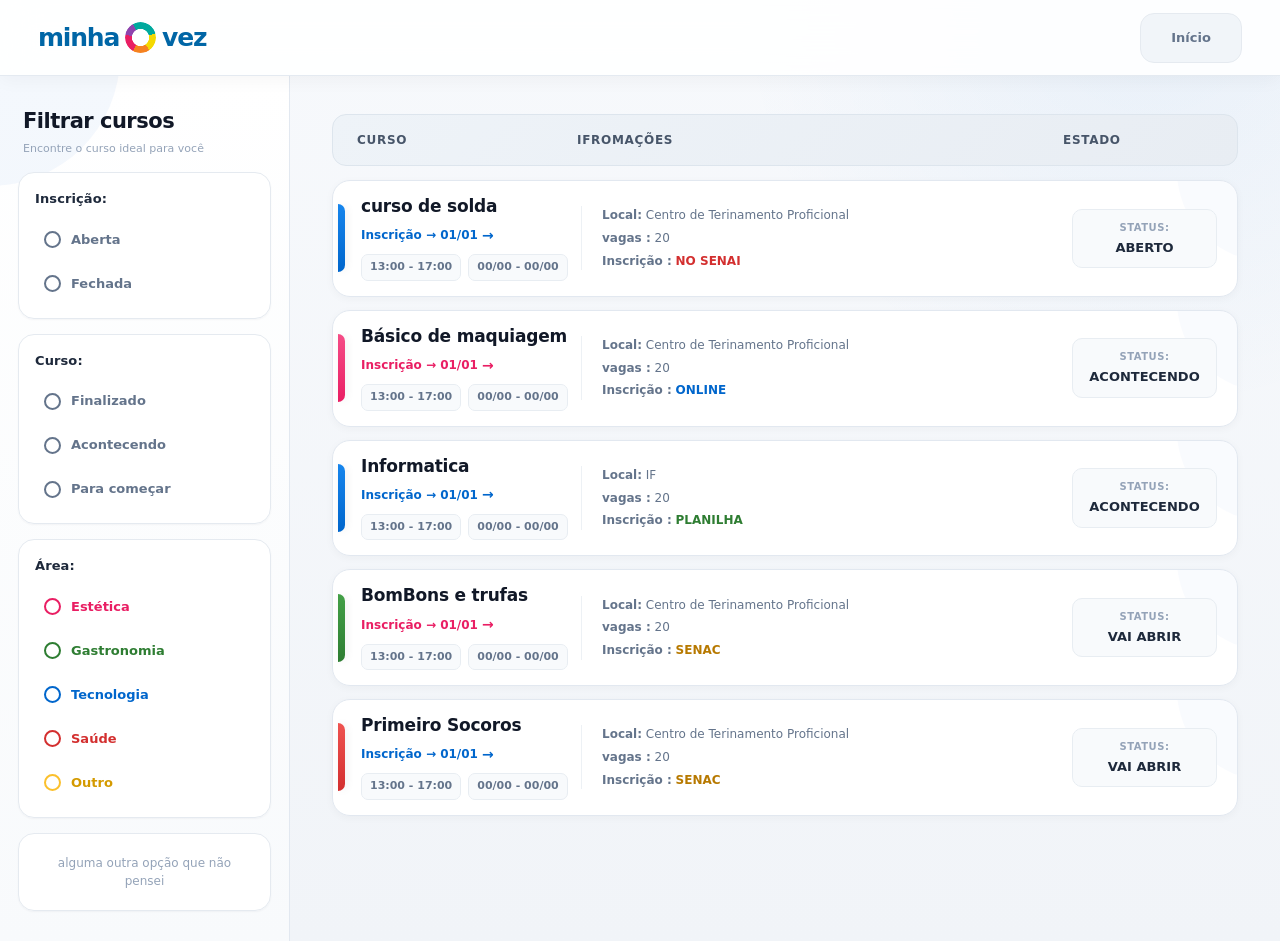
==== Front-End 26.08.26/Cursos.html @ ff12156d "Add files via upload" ====
<!DOCTYPE html>
<html lang="pt-br">
<head>
    <meta charset="UTF-8">
    <meta name="viewport" content="width=device-width, initial-scale=1.0">
    <title>Minha Vez - Cursos</title>
    <link rel="stylesheet" href="Cursos.css">
</head>
<body>

    <header class="header">
        <a href="Index.html" class="logo" aria-label="Minha Vez">
            <span>minha</span>
            <span class="logo-simbolo"></span>
            <span>vez</span>
        </a>

        <nav class="menu">
            <a href="Index.html">Início</a>
        </nav>
    </header>

    <main class="layout">

        <aside class="sidebar-filtros">
            <h2>Filtrar cursos</h2>

            <div class="bloco-filtro">
                <h3>Inscrição:</h3>
                <label class="opcao-filtro">
                    <input type="radio" name="inscricao" value="aberta">
                    <span class="radio-custom"></span> Aberta
                </label>
                <label class="opcao-filtro">
                    <input type="radio" name="inscricao" value="fechada">
                    <span class="radio-custom"></span> Fechada
                </label>
            </div>

            <div class="bloco-filtro">
                <h3>Curso:</h3>
                <label class="opcao-filtro">
                    <input type="radio" name="status_curso" value="finalizado">
                    <span class="radio-custom"></span> Finalizado
                </label>
                <label class="opcao-filtro">
                    <input type="radio" name="status_curso" value="acontecendo">
                    <span class="radio-custom"></span> Acontecendo
                </label>
                <label class="opcao-filtro">
                    <input type="radio" name="status_curso" value="para-comecar">
                    <span class="radio-custom"></span> Para começar
                </label>
            </div>

            <div class="bloco-filtro">
                <h3>Área:</h3>
                <label class="opcao-filtro cor-rosa">
                    <input type="radio" name="area" value="estetica">
                    <span class="radio-custom"></span> Estética
                </label>
                <label class="opcao-filtro cor-verde">
                    <input type="radio" name="area" value="gastronomia">
                    <span class="radio-custom"></span> Gastronomia
                </label>
                <label class="opcao-filtro cor-azul">
                    <input type="radio" name="area" value="tecnologia">
                    <span class="radio-custom"></span> Tecnologia
                </label>
                <label class="opcao-filtro cor-vermelha">
                    <input type="radio" name="area" value="saude">
                    <span class="radio-custom"></span> Saúde
                </label>
                <label class="opcao-filtro cor-amarela">
                    <input type="radio" name="area" value="outro">
                    <span class="radio-custom"></span> Outro
                </label>
            </div>

            <div class="bloco-filtro">
                <p class="texto-suave">alguma outra opção que não pensei</p>
            </div>
        </aside>

        <section class="conteudo-cursos">

            <div class="tabela-cabecalho">
                <div class="col-curso">CURSO</div>
                <div class="col-informacoes">IFROMAÇÕES</div>
                <div class="col-estado">ESTADO</div>
            </div>

            <div class="lista-cursos">

                <article class="card-curso borda-azul">
                    <div class="pilula-cor bg-azul"></div>
                    <div class="info-principal">
                        <h2>curso de solda</h2>
                        <span class="txt-link txt-azul">Inscrição &rarr; 01/01</span>
                        <div class="horarios">
                            <span>13:00 - 17:00</span>
                            <span>00/00 - 00/00</span>
                        </div>
                    </div>
                    <div class="info-detalhes">
                        <p><strong>Local:</strong> Centro de Terinamento Proficional</p>
                        <p><strong>vagas :</strong> 20</p>
                        <p><strong>Inscrição :</strong> <span class="destaque-vermelho">NO SENAI</span></p>
                    </div>
                    <div class="info-status">
                        <span class="rotulo-status">Status:</span>
                        <strong class="valor-status">ABERTO</strong>
                    </div>
                </article>

                <article class="card-curso borda-rosa">
                    <div class="pilula-cor bg-rosa"></div>
                    <div class="info-principal">
                        <h2>Básico de maquiagem</h2>
                        <span class="txt-link txt-rosa">Inscrição &rarr; 01/01</span>
                        <div class="horarios">
                            <span>13:00 - 17:00</span>
                            <span>00/00 - 00/00</span>
                        </div>
                    </div>
                    <div class="info-detalhes">
                        <p><strong>Local:</strong> Centro de Terinamento Proficional</p>
                        <p><strong>vagas :</strong> 20</p>
                        <p><strong>Inscrição :</strong> <span class="destaque-azul">ONLINE</span></p>
                    </div>
                    <div class="info-status">
                        <span class="rotulo-status">Status:</span>
                        <strong class="valor-status">ACONTECENDO</strong>
                    </div>
                </article>

                <article class="card-curso borda-azul">
                    <div class="pilula-cor bg-azul"></div>
                    <div class="info-principal">
                        <h2>Informatica</h2>
                        <span class="txt-link txt-azul">Inscrição &rarr; 01/01</span>
                        <div class="horarios">
                            <span>13:00 - 17:00</span>
                            <span>00/00 - 00/00</span>
                        </div>
                    </div>
                    <div class="info-detalhes">
                        <p><strong>Local:</strong> IF</p>
                        <p><strong>vagas :</strong> 20</p>
                        <p><strong>Inscrição :</strong> <span class="destaque-verde">PLANILHA</span></p>
                    </div>
                    <div class="info-status">
                        <span class="rotulo-status">Status:</span>
                        <strong class="valor-status">ACONTECENDO</strong>
                    </div>
                </article>

                <article class="card-curso borda-verde">
                    <div class="pilula-cor bg-verde"></div>
                    <div class="info-principal">
                        <h2>BomBons e trufas</h2>
                        <span class="txt-link txt-rosa">Inscrição &rarr; 01/01</span>
                        <div class="horarios">
                            <span>13:00 - 17:00</span>
                            <span>00/00 - 00/00</span>
                        </div>
                    </div>
                    <div class="info-detalhes">
                        <p><strong>Local:</strong> Centro de Terinamento Proficional</p>
                        <p><strong>vagas :</strong> 20</p>
                        <p><strong>Inscrição :</strong> <span class="destaque-amarelo">SENAC</span></p>
                    </div>
                    <div class="info-status">
                        <span class="rotulo-status">Status:</span>
                        <strong class="valor-status">VAI ABRIR</strong>
                    </div>
                </article>

                <article class="card-curso borda-vermelha">
                    <div class="pilula-cor bg-vermelha"></div>
                    <div class="info-principal">
                        <h2>Primeiro Socoros</h2>
                        <span class="txt-link txt-azul">Inscrição &rarr; 01/01</span>
                        <div class="horarios">
                            <span>13:00 - 17:00</span>
                            <span>00/00 - 00/00</span>
                        </div>
                    </div>
                    <div class="info-detalhes">
                        <p><strong>Local:</strong> Centro de Terinamento Proficional</p>
                        <p><strong>vagas :</strong> 20</p>
                        <p><strong>Inscrição :</strong> <span class="destaque-amarelo">SENAC</span></p>
                    </div>
                    <div class="info-status">
                        <span class="rotulo-status">Status:</span>
                        <strong class="valor-status">VAI ABRIR</strong>
                    </div>
                </article>

            </div>
        </section>

    </main>

</body>
</html>
---- Front-End 26.08.26/Cursos.css ----
*,
*::before,
*::after {
  margin: 0;
  padding: 0;
  box-sizing: border-box;
}

html {
  scroll-behavior: smooth;
}

body {
  min-height: 100vh;
  background:
    radial-gradient(
      circle at 90% 0%,
      rgba(0, 102, 204, 0.06),
      transparent 28%
    ),
    linear-gradient(
      180deg,
      #f7f9fc 0%,
      #f1f4f8 100%
    );
  color: var(--texto-escuro);
  font-family:
    Inter,
    ui-sans-serif,
    system-ui,
    -apple-system,
    BlinkMacSystemFont,
    "Segoe UI",
    Roboto,
    Arial,
    Helvetica,
    sans-serif;
  line-height: 1.5;
  -webkit-font-smoothing: antialiased;
  text-rendering: optimizeLegibility;
}

button,
input,
select,
textarea {
  font: inherit;
}

button {
  border: 0;
}

a {
  color: inherit;
}

::selection {
  background: rgba(0, 102, 204, 0.16);
  color: #003d7a;
}


:root {
  /* Fundo */
  --fundo-pagina: #f4f7fb;
  --fundo-sidebar: #ffffff;
  --fundo-card-filtro: #ffffff;
  --fundo-cabecalho-tabela: #edf2f7;

  /* Texto */
  --texto-escuro: #111827;
  --texto-principal: #1e293b;
  --texto-cinza: #64748b;
  --texto-suave: #94a3b8;
  --texto-claro: #cbd5e1;

  /* Cores */
  --cor-azul: #0066cc;
  --cor-azul-hover: #0052a3;
  --cor-azul-claro: #eff6ff;

  --cor-rosa: #e91e63;
  --cor-rosa-hover: #c91854;
  --cor-rosa-claro: #fff1f5;

  --cor-verde: #2e7d32;
  --cor-verde-hover: #236327;
  --cor-verde-claro: #ecfdf3;

  --cor-vermelho: #d32f2f;
  --cor-vermelho-claro: #fff1f2;

  --cor-amarelo: #fbc02d;
  --cor-amarelo-claro: #fffbea;

  /* Bordas */
  --borda: #e2e8f0;
  --borda-forte: #cbd5e1;

  /* Sombras */
  --sombra-xs:
    0 1px 2px rgba(15, 23, 42, 0.04);

  --sombra-sm:
    0 2px 8px rgba(15, 23, 42, 0.05);

  --sombra-md:
    0 8px 24px rgba(15, 23, 42, 0.08);

  --sombra-lg:
    0 18px 45px rgba(15, 23, 42, 0.11);

  --sombra-azul:
    0 10px 24px rgba(0, 102, 204, 0.18);

  /* Bordas arredondadas */
  --raio-sm: 8px;
  --raio-md: 12px;
  --raio-lg: 18px;
  --raio-xl: 24px;

  /* Transições */
  --transicao:
    0.22s cubic-bezier(0.4, 0, 0.2, 1);
}

.header {
  position: sticky;
  top: 0;
  z-index: 100;

  width: 100%;
  height: 76px;

  display: flex;
  align-items: center;
  justify-content: space-between;

  padding: 0 38px;

  background: rgba(255, 255, 255, 0.88);

  border-bottom: 1px solid rgba(226, 232, 240, 0.9);

  box-shadow:
    0 4px 18px rgba(15, 23, 42, 0.04);

  backdrop-filter: blur(18px);
  -webkit-backdrop-filter: blur(18px);
}


.logo {
  display: inline-flex;
  align-items: center;

  gap: 3px;

  text-decoration: none;

  color: #0066a6;

  font-size: 25px;
  font-weight: 850;

  letter-spacing: -1.2px;

  transition:
    color var(--transicao),
    transform var(--transicao);
}

.logo:hover {
  color: var(--cor-azul-hover);
  transform: translateY(-1px);
}

.logo-simbolo {
  width: 31px;
  height: 31px;

  margin: 0 3px;

  flex-shrink: 0;

  border-radius: 50%;

  background:
    conic-gradient(
      #00a99d 0deg 75deg,
      #f4d900 75deg 145deg,
      #f58220 145deg 210deg,
      #e91e63 210deg 280deg,
      #8e44ad 280deg 330deg,
      #00a99d 330deg 360deg
    );

  -webkit-mask:
    radial-gradient(
      circle,
      transparent 0 38%,
      #000 40% 72%,
      transparent 74%
    );

  mask:
    radial-gradient(
      circle,
      transparent 0 38%,
      #000 40% 72%,
      transparent 74%
    );

  transition:
    transform 0.7s
    cubic-bezier(0.34, 1.56, 0.64, 1);
}

.logo:hover .logo-simbolo {
  transform: rotate(180deg) scale(1.08);
}

.menu {
  display: flex;
  align-items: center;

  gap: 5px;

  padding: 5px;

  background: #f1f5f9;

  border: 1px solid #e5eaf0;

  border-radius: 14px;
}

.menu a {
  position: relative;

  min-width: 90px;
  height: 38px;

  display: flex;
  align-items: center;
  justify-content: center;

  padding: 0 15px;

  border-radius: 10px;

  color: #64748b;

  text-decoration: none;

  font-size: 13px;
  font-weight: 700;

  transition:
    background var(--transicao),
    color var(--transicao),
    transform var(--transicao),
    box-shadow var(--transicao);
}

.menu a:hover {
  color: var(--cor-azul);

  background: #ffffff;

  transform: translateY(-1px);

  box-shadow:
    0 4px 10px rgba(15, 23, 42, 0.07);
}

.menu a.ativo {
  color: var(--cor-azul);

  background: #ffffff;

  box-shadow:
    0 3px 9px rgba(15, 23, 42, 0.07);
}

.menu a:active {
  transform: translateY(0);
}

.menu a:focus-visible {
  outline: 3px solid rgba(0, 102, 204, 0.18);
  outline-offset: 2px;
}

.layout {
  display: grid;

  grid-template-columns:
    290px
    minmax(0, 1fr);

  min-height:
    calc(100vh - 76px);
}


.sidebar-filtros {
  position: relative;

  min-width: 0;

  padding:
    30px
    18px;

  display: flex;
  flex-direction: column;

  gap: 15px;

  background:
    linear-gradient(
      180deg,
      #ffffff 0%,
      #f8fafc 100%
    );

  border-right:
    1px solid var(--borda);

  overflow: hidden;
}

.sidebar-filtros::before {
  content: "";

  position: absolute;

  width: 260px;
  height: 260px;

  top: -150px;
  left: -140px;

  border-radius: 50%;

  background:
    rgba(0, 102, 204, 0.045);

  pointer-events: none;
}

.sidebar-filtros > * {
  position: relative;
  z-index: 1;
}

.sidebar-filtros h2 {
  margin: 0 5px;

  color: var(--texto-escuro);

  font-size: 21px;
  font-weight: 850;

  letter-spacing: -0.5px;
}

.sidebar-filtros h2::after {
  content: "Encontre o curso ideal para você";

  display: block;

  margin-top: 3px;

  color: var(--texto-suave);

  font-size: 11px;
  font-weight: 500;

  letter-spacing: 0;
}


.bloco-filtro {
  position: relative;

  padding: 16px;

  display: flex;
  flex-direction: column;

  gap: 8px;

  background:
    rgba(255, 255, 255, 0.96);

  border:
    1px solid #e5eaf0;

  border-radius: 16px;

  box-shadow: var(--sombra-xs);

  transition:
    transform var(--transicao),
    border-color var(--transicao),
    box-shadow var(--transicao);
}

.bloco-filtro:hover {
  transform: translateY(-2px);

  border-color: #d5dee9;

  box-shadow: var(--sombra-sm);
}

.bloco-filtro h3 {
  margin-bottom: 5px;

  color: var(--texto-principal);

  font-size: 13px;
  font-weight: 800;

  letter-spacing: 0.1px;
}


.opcao-filtro {
  position: relative;

  min-height: 36px;

  display: flex;
  align-items: center;

  gap: 10px;

  padding: 7px 9px;

  border-radius: 9px;

  color: var(--texto-cinza);

  font-size: 13px;
  font-weight: 700;

  cursor: pointer;

  transition:
    background var(--transicao),
    color var(--transicao);
}

.opcao-filtro:hover {
  background: #f8fafc;
  color: var(--texto-principal);
}

.opcao-filtro input {
  position: absolute;

  opacity: 0;

  width: 1px;
  height: 1px;
}

.radio-custom {
  position: relative;

  width: 17px;
  height: 17px;

  flex: 0 0 17px;

  border:
    2px solid currentColor;

  border-radius: 50%;

  transition:
    border-color var(--transicao),
    background var(--transicao),
    box-shadow var(--transicao);
}

.opcao-filtro input:checked + .radio-custom {
  background: currentColor;

  box-shadow:
    0 0 0 4px rgba(0, 0, 0, 0.04);
}

.opcao-filtro input:checked + .radio-custom::after {
  content: "";

  position: absolute;

  width: 5px;
  height: 5px;

  top: 50%;
  left: 50%;

  transform:
    translate(-50%, -50%);

  border-radius: 50%;

  background: #ffffff;
}

.opcao-filtro input:focus-visible + .radio-custom {
  outline:
    3px solid rgba(0, 102, 204, 0.18);

  outline-offset: 2px;
}



.cor-rosa {
  color: var(--cor-rosa);
}

.cor-rosa .radio-custom {
  border-color: var(--cor-rosa);
}

.cor-verde {
  color: var(--cor-verde);
}

.cor-verde .radio-custom {
  border-color: var(--cor-verde);
}

.cor-azul {
  color: var(--cor-azul);
}

.cor-azul .radio-custom {
  border-color: var(--cor-azul);
}

.cor-vermelha {
  color: var(--cor-vermelho);
}

.cor-vermelha .radio-custom {
  border-color: var(--cor-vermelho);
}

.cor-amarela {
  color: #d49a00;
}

.cor-amarela .radio-custom {
  border-color: var(--cor-amarelo);
}

.texto-suave {
  padding: 4px 5px;

  color: var(--texto-suave);

  font-size: 12px;
  font-weight: 500;

  line-height: 1.5;

  text-align: center;
}



.conteudo-cursos {
  width: 100%;
  max-width: 1400px;

  margin: 0 auto;

  padding:
    38px
    42px;
}

.tabela-cabecalho {
  min-height: 52px;

  display: grid;

  grid-template-columns:
    220px
    minmax(250px, 1fr)
    150px;

  align-items: center;

  padding:
    0 24px;

  margin-bottom: 14px;

  background:
    linear-gradient(
      135deg,
      #eef3f8,
      #e8edf3
    );

  border:
    1px solid #dde5ed;

  border-radius: 14px;

  color: #475569;

  font-size: 12px;
  font-weight: 800;

  text-transform: uppercase;

  letter-spacing: 0.7px;
}


.lista-cursos {
  display: flex;
  flex-direction: column;

  gap: 13px;
}


.card-curso {
  position: relative;

  min-height: 112px;

  display: grid;

  grid-template-columns:
    18px
    210px
    minmax(250px, 1fr)
    145px;

  align-items: center;

  gap: 10px;

  padding:
    15px
    20px
    15px
    0;

  background:
    rgba(255, 255, 255, 0.98);

  border:
    1px solid #e2e8f0;

  border-radius: 18px;

  box-shadow:
    0 2px 8px rgba(15, 23, 42, 0.035);

  overflow: hidden;

  transition:
    transform var(--transicao),
    border-color var(--transicao),
    box-shadow var(--transicao);
}

.card-curso::after {
  content: "";

  position: absolute;

  width: 180px;
  height: 180px;

  right: -120px;
  top: -100px;

  border-radius: 50%;

  background:
    rgba(0, 102, 204, 0.025);

  pointer-events: none;

  transition:
    transform 0.4s ease;
}

.card-curso:hover {
  transform: translateY(-3px);

  border-color: #cfd9e5;

  box-shadow:
    0 14px 30px rgba(15, 23, 42, 0.09);
}

.card-curso:hover::after {
  transform: scale(1.35);
}


.pilula-cor {
  width: 7px;
  height: 68px;

  margin-left: 5px;

  border-radius: 0 8px 8px 0;

  box-shadow:
    2px 0 8px rgba(0, 0, 0, 0.06);
}

.bg-azul {
  background:
    linear-gradient(
      180deg,
      #1685ed,
      #0066cc
    );
}

.bg-rosa {
  background:
    linear-gradient(
      180deg,
      #f54d87,
      #e91e63
    );
}

.bg-verde {
  background:
    linear-gradient(
      180deg,
      #43a047,
      #2e7d32
    );
}

.bg-vermelha {
  background:
    linear-gradient(
      180deg,
      #ef5350,
      #d32f2f
    );
}


.info-principal {
  min-width: 0;
}

.info-principal h2 {
  margin-bottom: 5px;

  color: var(--texto-escuro);

  font-size: 17px;
  font-weight: 800;

  letter-spacing: -0.2px;

  line-height: 1.25;
}

.txt-link {
  display: inline-flex;
  align-items: center;

  gap: 4px;

  font-size: 12px;
  font-weight: 800;

  text-decoration: none;

  transition:
    color var(--transicao);
}

.txt-link::after {
  content: "→";

  font-size: 14px;

  transition:
    transform var(--transicao);
}

.txt-link:hover::after {
  transform: translateX(3px);
}

.txt-azul {
  color: var(--cor-azul);
}

.txt-azul:hover {
  color: var(--cor-azul-hover);
}

.txt-rosa {
  color: var(--cor-rosa);
}

.txt-rosa:hover {
  color: var(--cor-rosa-hover);
}


.horarios {
  display: flex;
  align-items: center;
  flex-wrap: wrap;

  gap: 7px;

  margin-top: 8px;

  color: var(--texto-cinza);

  font-size: 11px;
  font-weight: 700;
}

.horarios span {
  display: inline-flex;
  align-items: center;

  padding: 4px 8px;

  background: #f8fafc;

  border:
    1px solid #e8edf2;

  border-radius: 7px;
}


.info-detalhes {
  position: relative;
  z-index: 2;

  padding-left: 20px;

  color: var(--texto-cinza);

  font-size: 12px;

  line-height: 1.55;

  border-left:
    1px solid #edf1f5;
}

.info-detalhes p {
  margin-bottom: 4px;
}

.info-detalhes p:last-child {
  margin-bottom: 0;
}

.destaque-vermelho {
  color: var(--cor-vermelho);
  font-weight: 800;
}

.destaque-azul {
  color: var(--cor-azul);
  font-weight: 800;
}

.destaque-verde {
  color: var(--cor-verde);
  font-weight: 800;
}

.destaque-amarelo {
  color: #b77900;
  font-weight: 800;
}


.info-status {
  position: relative;
  z-index: 2;

  display: flex;
  flex-direction: column;

  gap: 3px;

  padding:
    10px
    12px;

  background: #f8fafc;

  border:
    1px solid #e8edf2;

  border-radius: 10px;

  font-size: 11px;

  text-align: center;
}

.rotulo-status {
  color: var(--texto-suave);

  font-size: 10px;
  font-weight: 800;

  text-transform: uppercase;

  letter-spacing: 0.5px;
}

.valor-status {
  color: var(--texto-principal);

  font-size: 13px;
  font-weight: 850;
}


.info-status.disponivel {
  background: var(--cor-verde-claro);
  border-color: #bbf7d0;
}

.info-status.disponivel .valor-status {
  color: var(--cor-verde);
}

.info-status.indisponivel {
  background: var(--cor-vermelho-claro);
  border-color: #fecdd3;
}

.info-status.indisponivel .valor-status {
  color: var(--cor-vermelho);
}


.card-curso:has(.bg-azul):hover {
  border-color: rgba(0, 102, 204, 0.25);
}

.card-curso:has(.bg-rosa):hover {
  border-color: rgba(233, 30, 99, 0.25);
}

.card-curso:has(.bg-verde):hover {
  border-color: rgba(46, 125, 50, 0.25);
}

.card-curso:has(.bg-vermelha):hover {
  border-color: rgba(211, 47, 47, 0.25);
}


@media (max-width: 1100px) {

  .header {
    padding: 0 26px;
  }

  .layout {
    grid-template-columns: 250px minmax(0, 1fr);
  }

  .conteudo-cursos {
    padding:
      30px
      24px;
  }

  .tabela-cabecalho {
    grid-template-columns:
      180px
      minmax(180px, 1fr)
      125px;

    font-size: 11px;
  }

  .card-curso {
    grid-template-columns:
      15px
      180px
      minmax(180px, 1fr)
      120px;
  }

  .info-principal h2 {
    font-size: 15px;
  }
}


@media (max-width: 900px) {

  .header {
    height: 70px;

    padding:
      0
      20px;
  }

  .layout {
    grid-template-columns: 1fr;
  }

  .sidebar-filtros {
    padding:
      24px
      20px;

    border-right: 0;

    border-bottom:
      1px solid var(--borda);
  }

  .bloco-filtro {
    padding: 14px;
  }

  .conteudo-cursos {
    padding:
      26px
      20px;
  }

  .tabela-cabecalho {
    display: none;
  }

  .card-curso {
    grid-template-columns:
      8px
      minmax(0, 1fr);

    gap: 14px;

    padding:
      17px;
  }

  .pilula-cor {
    width: 7px;
    height: 100%;

    min-height: 82px;

    margin: 0;
  }

  .info-detalhes {
    grid-column: 2;

    padding:
      12px
      0
      0;

    border-left: 0;

    border-top:
      1px solid #edf1f5;
  }

  .info-status {
    grid-column: 2;

    width: fit-content;

    min-width: 120px;

    margin-top: 3px;
  }
}


@media (max-width: 600px) {

  body {
    background:
      linear-gradient(
        180deg,
        #f7f9fc,
        #f1f4f8
      );
  }

  .header {
    height: 64px;

    padding:
      0
      13px;
  }

  .logo {
    font-size: 20px;
    letter-spacing: -0.8px;
  }

  .logo-simbolo {
    width: 26px;
    height: 26px;

    margin: 0 2px;
  }

  .menu {
    gap: 2px;

    padding: 3px;

    border-radius: 11px;
  }

  .menu a {
    min-width: auto;

    height: 34px;

    padding:
      0
      9px;

    font-size: 11px;
  }

  .sidebar-filtros {
    padding:
      22px
      14px;

    gap: 12px;
  }

  .sidebar-filtros h2 {
    margin-left: 2px;

    font-size: 19px;
  }

  .bloco-filtro {
    border-radius: 14px;
  }

  .opcao-filtro {
    min-height: 35px;

    padding:
      6px
      7px;

    font-size: 12px;
  }

  .conteudo-cursos {
    padding:
      18px
      12px;
  }

  .lista-cursos {
    gap: 10px;
  }

  .card-curso {
    min-height: 0;

    grid-template-columns:
      6px
      minmax(0, 1fr);

    gap: 11px;

    padding:
      14px;
      
    border-radius: 15px;
  }

  .pilula-cor {
    width: 6px;

    min-height: 75px;
  }

  .info-principal h2 {
    font-size: 15px;
  }

  .txt-link {
    font-size: 11px;
  }

  .horarios {
    gap: 5px;

    margin-top: 7px;

    font-size: 10px;
  }

  .horarios span {
    padding:
      3px
      6px;
  }

  .info-detalhes {
    font-size: 11px;
  }

  .info-status {
    min-width: 105px;

    padding:
      8px
      10px;
  }

  .rotulo-status {
    font-size: 9px;
  }

  .valor-status {
    font-size: 12px;
  }
}


@media (max-width: 400px) {

  .header {
    padding:
      0
      10px;
  }

  .logo {
    font-size: 18px;
  }

  .logo-simbolo {
    width: 23px;
    height: 23px;
  }

  .menu a {
    padding:
      0
      7px;

    font-size: 10px;
  }

  .conteudo-cursos {
    padding:
      14px
      9px;
  }

  .card-curso {
    padding:
      12px;
  }
}

@media (prefers-reduced-motion: reduce) {

  html {
    scroll-behavior: auto;
  }

  *,
  *::before,
  *::after {
    transition-duration: 0.01ms !important;
    animation-duration: 0.01ms !important;
    animation-iteration-count: 1 !important;
  }
}


::-webkit-scrollbar {
  width: 9px;
  height: 9px;
}

::-webkit-scrollbar-track {
  background: #eef2f6;
}

::-webkit-scrollbar-thumb {
  background: #cbd5e1;

  border:
    2px solid #eef2f6;

  border-radius: 999px;
}

::-webkit-scrollbar-thumb:hover {
  background: #94a3b8;
}
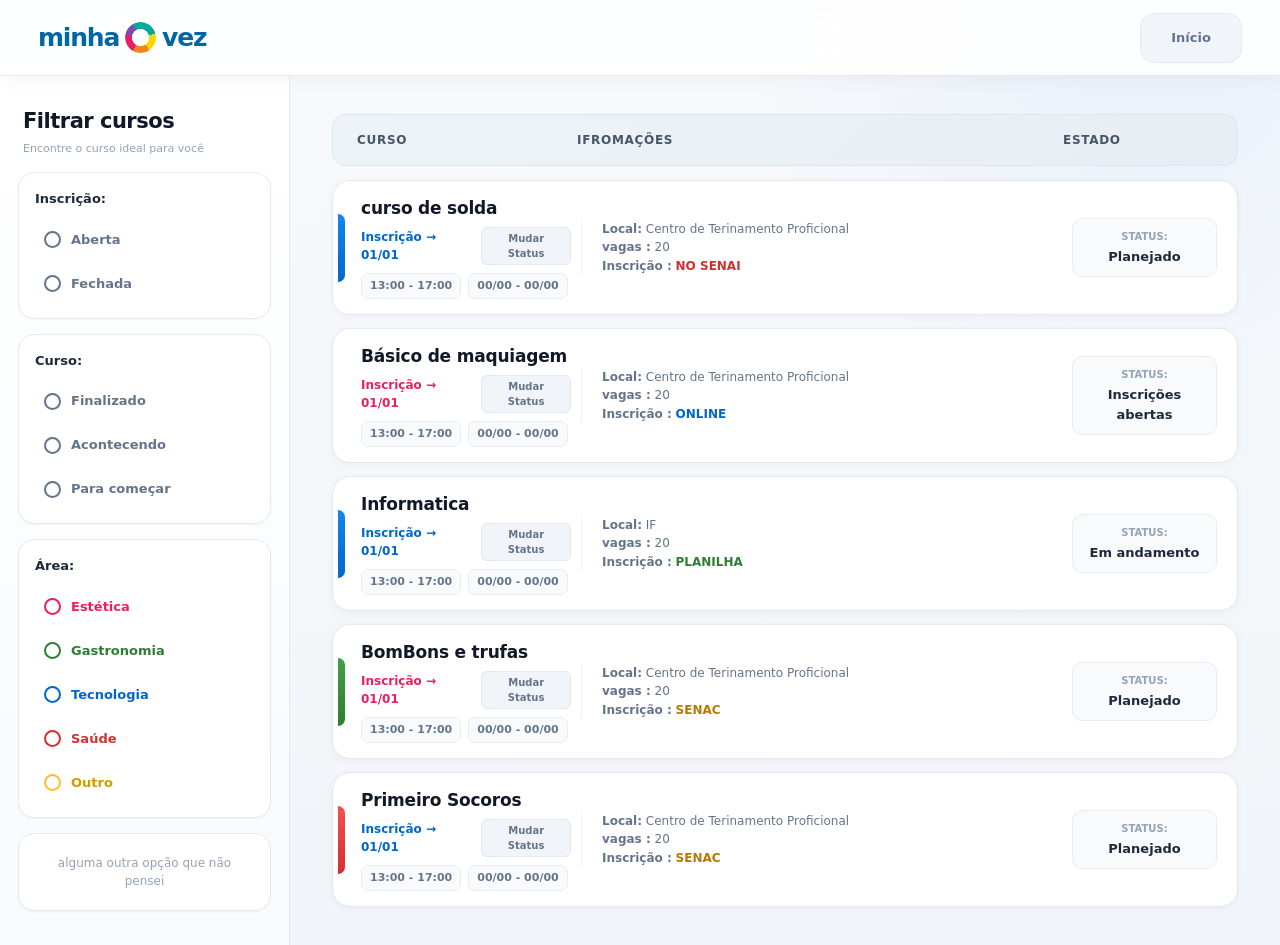
==== commit 09d38fd4: "Atualizacao das melhorias de front-end dos cursos" ====
--- a/Front-End 26.08.26/Cursos.html
+++ b/Front-End 26.08.26/Cursos.html
@@ -92,11 +92,14 @@
 
             <div class="lista-cursos">
 
-                <article class="card-curso borda-azul">
+                <article class="card-curso" data-categoria="tecnologia" data-inicio="2026-10-16" data-fim="2026-12-16">
                     <div class="pilula-cor bg-azul"></div>
                     <div class="info-principal">
                         <h2>curso de solda</h2>
-                        <span class="txt-link txt-azul">Inscrição &rarr; 01/01</span>
+                        <div class="acoes-card">
+                            <span class="txt-link txt-azul">Inscrição &rarr; 01/01</span>
+                            <button type="button" class="btn-mudar-status" title="Alterar status manualmente">Mudar Status</button>
+                        </div>
                         <div class="horarios">
                             <span>13:00 - 17:00</span>
                             <span>00/00 - 00/00</span>
@@ -109,15 +112,18 @@
                     </div>
                     <div class="info-status">
                         <span class="rotulo-status">Status:</span>
-                        <strong class="valor-status">ABERTO</strong>
-                    </div>
-                </article>
-
-                <article class="card-curso borda-rosa">
+                        <strong class="valor-status">Planejado</strong>
+                    </div>
+                </article>
+
+                <article class="card-curso" data-categoria="estetica" data-inicio="2026-10-01" data-fim="2026-10-11">
                     <div class="pilula-cor bg-rosa"></div>
                     <div class="info-principal">
                         <h2>Básico de maquiagem</h2>
-                        <span class="txt-link txt-rosa">Inscrição &rarr; 01/01</span>
+                        <div class="acoes-card">
+                            <span class="txt-link txt-rosa">Inscrição &rarr; 01/01</span>
+                            <button type="button" class="btn-mudar-status" title="Alterar status manualmente">Mudar Status</button>
+                        </div>
                         <div class="horarios">
                             <span>13:00 - 17:00</span>
                             <span>00/00 - 00/00</span>
@@ -130,15 +136,18 @@
                     </div>
                     <div class="info-status">
                         <span class="rotulo-status">Status:</span>
-                        <strong class="valor-status">ACONTECENDO</strong>
-                    </div>
-                </article>
-
-                <article class="card-curso borda-azul">
+                        <strong class="valor-status">Inscrições abertas</strong>
+                    </div>
+                </article>
+
+                <article class="card-curso" data-categoria="tecnologia" data-inicio="2026-10-01" data-fim="2026-11-01">
                     <div class="pilula-cor bg-azul"></div>
                     <div class="info-principal">
                         <h2>Informatica</h2>
-                        <span class="txt-link txt-azul">Inscrição &rarr; 01/01</span>
+                        <div class="acoes-card">
+                            <span class="txt-link txt-azul">Inscrição &rarr; 01/01</span>
+                            <button type="button" class="btn-mudar-status" title="Alterar status manualmente">Mudar Status</button>
+                        </div>
                         <div class="horarios">
                             <span>13:00 - 17:00</span>
                             <span>00/00 - 00/00</span>
@@ -151,15 +160,18 @@
                     </div>
                     <div class="info-status">
                         <span class="rotulo-status">Status:</span>
-                        <strong class="valor-status">ACONTECENDO</strong>
-                    </div>
-                </article>
-
-                <article class="card-curso borda-verde">
+                        <strong class="valor-status">Em andamento</strong>
+                    </div>
+                </article>
+
+                <article class="card-curso" data-categoria="gastronomia" data-inicio="2026-10-20" data-fim="2026-11-20">
                     <div class="pilula-cor bg-verde"></div>
                     <div class="info-principal">
                         <h2>BomBons e trufas</h2>
-                        <span class="txt-link txt-rosa">Inscrição &rarr; 01/01</span>
+                        <div class="acoes-card">
+                            <span class="txt-link txt-rosa">Inscrição &rarr; 01/01</span>
+                            <button type="button" class="btn-mudar-status" title="Alterar status manualmente">Mudar Status</button>
+                        </div>
                         <div class="horarios">
                             <span>13:00 - 17:00</span>
                             <span>00/00 - 00/00</span>
@@ -172,15 +184,18 @@
                     </div>
                     <div class="info-status">
                         <span class="rotulo-status">Status:</span>
-                        <strong class="valor-status">VAI ABRIR</strong>
-                    </div>
-                </article>
-
-                <article class="card-curso borda-vermelha">
-                    <div class="pilula-cor bg-vermelha"></div>
+                        <strong class="valor-status">Planejado</strong>
+                    </div>
+                </article>
+
+                <article class="card-curso" data-categoria="saude" data-inicio="2026-10-15" data-fim="2026-11-15">
+                    <div class="pilula-cor bg-vermelho"></div>
                     <div class="info-principal">
                         <h2>Primeiro Socoros</h2>
-                        <span class="txt-link txt-azul">Inscrição &rarr; 01/01</span>
+                        <div class="acoes-card">
+                            <span class="txt-link txt-azul">Inscrição &rarr; 01/01</span>
+                            <button type="button" class="btn-mudar-status" title="Alterar status manualmente">Mudar Status</button>
+                        </div>
                         <div class="horarios">
                             <span>13:00 - 17:00</span>
                             <span>00/00 - 00/00</span>
@@ -193,7 +208,7 @@
                     </div>
                     <div class="info-status">
                         <span class="rotulo-status">Status:</span>
-                        <strong class="valor-status">VAI ABRIR</strong>
+                        <strong class="valor-status">Planejado</strong>
                     </div>
                 </article>
 
@@ -202,5 +217,44 @@
 
     </main>
 
+    <!-- Modal de Adicionar Curso -->
+    <div id="modal-adicionar" class="modal-overlay" style="display: none;">
+        <div class="modal-conteudo">
+            <h2>Adicionar Novo Curso</h2>
+            <form id="form-adicionar-curso">
+                <div class="campo-form">
+                    <label>Nome do Curso <span class="obrigatorio">*</span></label>
+                    <input type="text" required placeholder="Ex: Informática Básica">
+                </div>
+                <div class="campo-form">
+                    <label>Categoria/Área <span class="obrigatorio">*</span></label>
+                    <select required>
+                        <option value="estetica">Estética</option>
+                        <option value="gastronomia">Gastronomia</option>
+                        <option value="saude">Saúde</option>
+                        <option value="tecnologia">Tecnologia</option>
+                        <option value="outro">Outro</option>
+                    </select>
+                </div>
+                <div class="campo-form">
+                    <label>Data de Início <span class="obrigatorio">*</span></label>
+                    <input type="date" required>
+                </div>
+                <div class="campo-form">
+                    <label>Data Final <span class="obrigatorio">*</span></label>
+                    <input type="date" required>
+                </div>
+                <div class="botoes-modal">
+                    <button type="button" id="fechar-modal" class="btn-secundario">Cancelar</button>
+                    <button type="submit" class="btn-primario">Salvar Curso</button>
+                </div>
+            </form>
+        </div>
+    </div>
+
+    <!-- Container de Notificações Pop-ups -->
+    <div id="container-notificacoes" class="container-notificacoes"></div>
+
+    <script src="Cursos.js"></script>
 </body>
 </html>
--- a/Front-End 26.08.26/Cursos.css
+++ b/Front-End 26.08.26/Cursos.css
@@ -1,4 +1,3 @@
-
 *,
 *::before,
 *::after {
@@ -63,20 +62,17 @@
 
 
 :root {
-  /* Fundo */
   --fundo-pagina: #f4f7fb;
   --fundo-sidebar: #ffffff;
   --fundo-card-filtro: #ffffff;
   --fundo-cabecalho-tabela: #edf2f7;
 
-  /* Texto */
   --texto-escuro: #111827;
   --texto-principal: #1e293b;
   --texto-cinza: #64748b;
   --texto-suave: #94a3b8;
   --texto-claro: #cbd5e1;
 
-  /* Cores */
   --cor-azul: #0066cc;
   --cor-azul-hover: #0052a3;
   --cor-azul-claro: #eff6ff;
@@ -95,81 +91,50 @@
   --cor-amarelo: #fbc02d;
   --cor-amarelo-claro: #fffbea;
 
-  /* Bordas */
   --borda: #e2e8f0;
   --borda-forte: #cbd5e1;
 
-  /* Sombras */
-  --sombra-xs:
-    0 1px 2px rgba(15, 23, 42, 0.04);
-
-  --sombra-sm:
-    0 2px 8px rgba(15, 23, 42, 0.05);
-
-  --sombra-md:
-    0 8px 24px rgba(15, 23, 42, 0.08);
-
-  --sombra-lg:
-    0 18px 45px rgba(15, 23, 42, 0.11);
-
-  --sombra-azul:
-    0 10px 24px rgba(0, 102, 204, 0.18);
-
-  /* Bordas arredondadas */
+  --sombra-xs: 0 1px 2px rgba(15, 23, 42, 0.04);
+  --sombra-sm: 0 2px 8px rgba(15, 23, 42, 0.05);
+  --sombra-md: 0 8px 24px rgba(15, 23, 42, 0.08);
+  --sombra-lg: 0 18px 45px rgba(15, 23, 42, 0.11);
+  --sombra-azul: 0 10px 24px rgba(0, 102, 204, 0.18);
+
   --raio-sm: 8px;
   --raio-md: 12px;
   --raio-lg: 18px;
   --raio-xl: 24px;
 
-  /* Transições */
-  --transicao:
-    0.22s cubic-bezier(0.4, 0, 0.2, 1);
+  --transicao: 0.22s cubic-bezier(0.4, 0, 0.2, 1);
 }
 
 .header {
   position: sticky;
   top: 0;
   z-index: 100;
-
   width: 100%;
   height: 76px;
-
   display: flex;
   align-items: center;
   justify-content: space-between;
-
   padding: 0 38px;
-
   background: rgba(255, 255, 255, 0.88);
-
   border-bottom: 1px solid rgba(226, 232, 240, 0.9);
-
-  box-shadow:
-    0 4px 18px rgba(15, 23, 42, 0.04);
-
+  box-shadow: 0 4px 18px rgba(15, 23, 42, 0.04);
   backdrop-filter: blur(18px);
   -webkit-backdrop-filter: blur(18px);
 }
 
-
 .logo {
   display: inline-flex;
   align-items: center;
-
   gap: 3px;
-
   text-decoration: none;
-
   color: #0066a6;
-
   font-size: 25px;
   font-weight: 850;
-
   letter-spacing: -1.2px;
-
-  transition:
-    color var(--transicao),
-    transform var(--transicao);
+  transition: color var(--transicao), transform var(--transicao);
 }
 
 .logo:hover {
@@ -180,42 +145,20 @@
 .logo-simbolo {
   width: 31px;
   height: 31px;
-
   margin: 0 3px;
-
   flex-shrink: 0;
-
   border-radius: 50%;
-
-  background:
-    conic-gradient(
-      #00a99d 0deg 75deg,
-      #f4d900 75deg 145deg,
-      #f58220 145deg 210deg,
-      #e91e63 210deg 280deg,
-      #8e44ad 280deg 330deg,
-      #00a99d 330deg 360deg
-    );
-
-  -webkit-mask:
-    radial-gradient(
-      circle,
-      transparent 0 38%,
-      #000 40% 72%,
-      transparent 74%
-    );
-
-  mask:
-    radial-gradient(
-      circle,
-      transparent 0 38%,
-      #000 40% 72%,
-      transparent 74%
-    );
-
-  transition:
-    transform 0.7s
-    cubic-bezier(0.34, 1.56, 0.64, 1);
+  background: conic-gradient(
+    #00a99d 0deg 75deg,
+    #f4d900 75deg 145deg,
+    #f58220 145deg 210deg,
+    #e91e63 210deg 280deg,
+    #8e44ad 280deg 330deg,
+    #00a99d 330deg 360deg
+  );
+  -webkit-mask: radial-gradient(circle, transparent 0 38%, #000 40% 72%, transparent 74%);
+  mask: radial-gradient(circle, transparent 0 38%, #000 40% 72%, transparent 74%);
+  transition: transform 0.7s cubic-bezier(0.34, 1.56, 0.64, 1);
 }
 
 .logo:hover .logo-simbolo {
@@ -225,619 +168,255 @@
 .menu {
   display: flex;
   align-items: center;
-
   gap: 5px;
-
   padding: 5px;
-
   background: #f1f5f9;
-
   border: 1px solid #e5eaf0;
-
   border-radius: 14px;
 }
 
 .menu a {
   position: relative;
-
   min-width: 90px;
   height: 38px;
-
   display: flex;
   align-items: center;
   justify-content: center;
-
   padding: 0 15px;
-
   border-radius: 10px;
-
   color: #64748b;
-
   text-decoration: none;
-
   font-size: 13px;
   font-weight: 700;
-
-  transition:
-    background var(--transicao),
-    color var(--transicao),
-    transform var(--transicao),
-    box-shadow var(--transicao);
+  transition: background var(--transicao), color var(--transicao), transform var(--transicao), box-shadow var(--transicao);
 }
 
 .menu a:hover {
   color: var(--cor-azul);
-
   background: #ffffff;
-
   transform: translateY(-1px);
-
-  box-shadow:
-    0 4px 10px rgba(15, 23, 42, 0.07);
+  box-shadow: 0 4px 10px rgba(15, 23, 42, 0.07);
 }
 
 .menu a.ativo {
   color: var(--cor-azul);
-
   background: #ffffff;
-
-  box-shadow:
-    0 3px 9px rgba(15, 23, 42, 0.07);
-}
-
-.menu a:active {
-  transform: translateY(0);
-}
-
-.menu a:focus-visible {
-  outline: 3px solid rgba(0, 102, 204, 0.18);
-  outline-offset: 2px;
+  box-shadow: 0 3px 9px rgba(15, 23, 42, 0.07);
 }
 
 .layout {
   display: grid;
-
-  grid-template-columns:
-    290px
-    minmax(0, 1fr);
-
-  min-height:
-    calc(100vh - 76px);
-}
-
+  grid-template-columns: 290px minmax(0, 1fr);
+  min-height: calc(100vh - 76px);
+}
 
 .sidebar-filtros {
   position: relative;
-
   min-width: 0;
-
-  padding:
-    30px
-    18px;
-
-  display: flex;
-  flex-direction: column;
-
+  padding: 30px 18px;
+  display: flex;
+  flex-direction: column;
   gap: 15px;
-
-  background:
-    linear-gradient(
-      180deg,
-      #ffffff 0%,
-      #f8fafc 100%
-    );
-
-  border-right:
-    1px solid var(--borda);
-
+  background: linear-gradient(180deg, #ffffff 0%, #f8fafc 100%);
+  border-right: 1px solid var(--borda);
   overflow: hidden;
-}
-
-.sidebar-filtros::before {
-  content: "";
-
-  position: absolute;
-
-  width: 260px;
-  height: 260px;
-
-  top: -150px;
-  left: -140px;
-
-  border-radius: 50%;
-
-  background:
-    rgba(0, 102, 204, 0.045);
-
-  pointer-events: none;
-}
-
-.sidebar-filtros > * {
-  position: relative;
-  z-index: 1;
 }
 
 .sidebar-filtros h2 {
   margin: 0 5px;
-
   color: var(--texto-escuro);
-
   font-size: 21px;
   font-weight: 850;
-
   letter-spacing: -0.5px;
 }
 
 .sidebar-filtros h2::after {
   content: "Encontre o curso ideal para você";
-
   display: block;
-
   margin-top: 3px;
-
   color: var(--texto-suave);
-
   font-size: 11px;
   font-weight: 500;
-
   letter-spacing: 0;
 }
 
-
 .bloco-filtro {
   position: relative;
-
   padding: 16px;
-
-  display: flex;
-  flex-direction: column;
-
+  display: flex;
+  flex-direction: column;
   gap: 8px;
-
-  background:
-    rgba(255, 255, 255, 0.96);
-
-  border:
-    1px solid #e5eaf0;
-
+  background: rgba(255, 255, 255, 0.96);
+  border: 1px solid #e5eaf0;
   border-radius: 16px;
-
   box-shadow: var(--sombra-xs);
-
-  transition:
-    transform var(--transicao),
-    border-color var(--transicao),
-    box-shadow var(--transicao);
-}
-
-.bloco-filtro:hover {
-  transform: translateY(-2px);
-
-  border-color: #d5dee9;
-
-  box-shadow: var(--sombra-sm);
 }
 
 .bloco-filtro h3 {
   margin-bottom: 5px;
-
   color: var(--texto-principal);
-
   font-size: 13px;
   font-weight: 800;
-
-  letter-spacing: 0.1px;
-}
-
+}
 
 .opcao-filtro {
   position: relative;
-
   min-height: 36px;
-
-  display: flex;
-  align-items: center;
-
+  display: flex;
+  align-items: center;
   gap: 10px;
-
   padding: 7px 9px;
-
   border-radius: 9px;
-
   color: var(--texto-cinza);
-
   font-size: 13px;
   font-weight: 700;
-
   cursor: pointer;
-
-  transition:
-    background var(--transicao),
-    color var(--transicao);
-}
-
-.opcao-filtro:hover {
-  background: #f8fafc;
-  color: var(--texto-principal);
 }
 
 .opcao-filtro input {
   position: absolute;
-
   opacity: 0;
-
   width: 1px;
   height: 1px;
 }
 
 .radio-custom {
   position: relative;
-
   width: 17px;
   height: 17px;
-
   flex: 0 0 17px;
-
-  border:
-    2px solid currentColor;
-
+  border: 2px solid currentColor;
   border-radius: 50%;
-
-  transition:
-    border-color var(--transicao),
-    background var(--transicao),
-    box-shadow var(--transicao);
 }
 
 .opcao-filtro input:checked + .radio-custom {
   background: currentColor;
-
-  box-shadow:
-    0 0 0 4px rgba(0, 0, 0, 0.04);
+  box-shadow: 0 0 0 4px rgba(0, 0, 0, 0.04);
 }
 
 .opcao-filtro input:checked + .radio-custom::after {
   content: "";
-
   position: absolute;
-
   width: 5px;
   height: 5px;
-
   top: 50%;
   left: 50%;
-
-  transform:
-    translate(-50%, -50%);
-
+  transform: translate(-50%, -50%);
   border-radius: 50%;
-
   background: #ffffff;
 }
 
-.opcao-filtro input:focus-visible + .radio-custom {
-  outline:
-    3px solid rgba(0, 102, 204, 0.18);
-
-  outline-offset: 2px;
-}
-
-
-
-.cor-rosa {
-  color: var(--cor-rosa);
-}
-
-.cor-rosa .radio-custom {
-  border-color: var(--cor-rosa);
-}
-
-.cor-verde {
-  color: var(--cor-verde);
-}
-
-.cor-verde .radio-custom {
-  border-color: var(--cor-verde);
-}
-
-.cor-azul {
-  color: var(--cor-azul);
-}
-
-.cor-azul .radio-custom {
-  border-color: var(--cor-azul);
-}
-
-.cor-vermelha {
-  color: var(--cor-vermelho);
-}
-
-.cor-vermelha .radio-custom {
-  border-color: var(--cor-vermelho);
-}
-
-.cor-amarela {
-  color: #d49a00;
-}
-
-.cor-amarela .radio-custom {
-  border-color: var(--cor-amarelo);
-}
+.cor-rosa { color: var(--cor-rosa); }
+.cor-rosa .radio-custom { border-color: var(--cor-rosa); }
+.cor-verde { color: var(--cor-verde); }
+.cor-verde .radio-custom { border-color: var(--cor-verde); }
+.cor-azul { color: var(--cor-azul); }
+.cor-azul .radio-custom { border-color: var(--cor-azul); }
+.cor-vermelha { color: var(--cor-vermelho); }
+.cor-vermelha .radio-custom { border-color: var(--cor-vermelho); }
+.cor-amarela { color: #d49a00; }
+.cor-amarela .radio-custom { border-color: var(--cor-amarelo); }
 
 .texto-suave {
   padding: 4px 5px;
-
   color: var(--texto-suave);
-
   font-size: 12px;
   font-weight: 500;
-
-  line-height: 1.5;
-
   text-align: center;
 }
-
-
 
 .conteudo-cursos {
   width: 100%;
   max-width: 1400px;
-
   margin: 0 auto;
-
-  padding:
-    38px
-    42px;
+  padding: 38px 42px;
 }
 
 .tabela-cabecalho {
   min-height: 52px;
-
   display: grid;
-
-  grid-template-columns:
-    220px
-    minmax(250px, 1fr)
-    150px;
-
-  align-items: center;
-
-  padding:
-    0 24px;
-
+  grid-template-columns: 220px minmax(250px, 1fr) 150px;
+  align-items: center;
+  padding: 0 24px;
   margin-bottom: 14px;
-
-  background:
-    linear-gradient(
-      135deg,
-      #eef3f8,
-      #e8edf3
-    );
-
-  border:
-    1px solid #dde5ed;
-
+  background: linear-gradient(135deg, #eef3f8, #e8edf3);
+  border: 1px solid #dde5ed;
   border-radius: 14px;
-
   color: #475569;
-
   font-size: 12px;
   font-weight: 800;
-
   text-transform: uppercase;
-
   letter-spacing: 0.7px;
 }
 
-
 .lista-cursos {
   display: flex;
   flex-direction: column;
-
   gap: 13px;
 }
 
-
 .card-curso {
   position: relative;
-
   min-height: 112px;
-
   display: grid;
-
-  grid-template-columns:
-    18px
-    210px
-    minmax(250px, 1fr)
-    145px;
-
-  align-items: center;
-
+  grid-template-columns: 18px 210px minmax(250px, 1fr) 145px;
+  align-items: center;
   gap: 10px;
-
-  padding:
-    15px
-    20px
-    15px
-    0;
-
-  background:
-    rgba(255, 255, 255, 0.98);
-
-  border:
-    1px solid #e2e8f0;
-
+  padding: 15px 20px 15px 0;
+  background: rgba(255, 255, 255, 0.98);
+  border: 1px solid #e2e8f0;
   border-radius: 18px;
-
-  box-shadow:
-    0 2px 8px rgba(15, 23, 42, 0.035);
-
+  box-shadow: 0 2px 8px rgba(15, 23, 42, 0.035);
   overflow: hidden;
-
-  transition:
-    transform var(--transicao),
-    border-color var(--transicao),
-    box-shadow var(--transicao);
-}
-
-.card-curso::after {
-  content: "";
-
-  position: absolute;
-
-  width: 180px;
-  height: 180px;
-
-  right: -120px;
-  top: -100px;
-
-  border-radius: 50%;
-
-  background:
-    rgba(0, 102, 204, 0.025);
-
-  pointer-events: none;
-
-  transition:
-    transform 0.4s ease;
+  transition: transform var(--transicao), border-color var(--transicao), box-shadow var(--transicao);
 }
 
 .card-curso:hover {
   transform: translateY(-3px);
-
   border-color: #cfd9e5;
-
-  box-shadow:
-    0 14px 30px rgba(15, 23, 42, 0.09);
-}
-
-.card-curso:hover::after {
-  transform: scale(1.35);
-}
-
+  box-shadow: 0 14px 30px rgba(15, 23, 42, 0.09);
+}
 
 .pilula-cor {
   width: 7px;
   height: 68px;
-
   margin-left: 5px;
-
   border-radius: 0 8px 8px 0;
-
-  box-shadow:
-    2px 0 8px rgba(0, 0, 0, 0.06);
-}
-
-.bg-azul {
-  background:
-    linear-gradient(
-      180deg,
-      #1685ed,
-      #0066cc
-    );
-}
-
-.bg-rosa {
-  background:
-    linear-gradient(
-      180deg,
-      #f54d87,
-      #e91e63
-    );
-}
-
-.bg-verde {
-  background:
-    linear-gradient(
-      180deg,
-      #43a047,
-      #2e7d32
-    );
-}
-
-.bg-vermelha {
-  background:
-    linear-gradient(
-      180deg,
-      #ef5350,
-      #d32f2f
-    );
-}
-
-
-.info-principal {
-  min-width: 0;
-}
+}
+
+.pilula-cor.bg-roxo { background: linear-gradient(180deg, #a855f7, #9333ea); }
+.pilula-cor.bg-verde { background: linear-gradient(180deg, #43a047, #2e7d32); }
+.pilula-cor.bg-vermelho { background: linear-gradient(180deg, #ef5350, #d32f2f); }
+.pilula-cor.bg-azul { background: linear-gradient(180deg, #1685ed, #0066cc); }
+.pilula-cor.bg-amarelo { background: linear-gradient(180deg, #facc15, #eab308); }
 
 .info-principal h2 {
   margin-bottom: 5px;
-
   color: var(--texto-escuro);
-
   font-size: 17px;
   font-weight: 800;
-
   letter-spacing: -0.2px;
-
-  line-height: 1.25;
 }
 
 .txt-link {
   display: inline-flex;
   align-items: center;
-
   gap: 4px;
-
   font-size: 12px;
   font-weight: 800;
-
   text-decoration: none;
-
-  transition:
-    color var(--transicao);
-}
-
-.txt-link::after {
-  content: "→";
-
-  font-size: 14px;
-
-  transition:
-    transform var(--transicao);
-}
-
-.txt-link:hover::after {
-  transform: translateX(3px);
-}
-
-.txt-azul {
-  color: var(--cor-azul);
-}
-
-.txt-azul:hover {
-  color: var(--cor-azul-hover);
-}
-
-.txt-rosa {
-  color: var(--cor-rosa);
-}
-
-.txt-rosa:hover {
-  color: var(--cor-rosa-hover);
-}
-
+}
+
+.txt-azul { color: var(--cor-azul); }
+.txt-rosa { color: var(--cor-rosa); }
 
 .horarios {
   display: flex;
   align-items: center;
   flex-wrap: wrap;
-
   gap: 7px;
-
   margin-top: 8px;
-
   color: var(--texto-cinza);
-
   font-size: 11px;
   font-weight: 700;
 }
@@ -845,492 +424,207 @@
 .horarios span {
   display: inline-flex;
   align-items: center;
-
   padding: 4px 8px;
-
   background: #f8fafc;
-
-  border:
-    1px solid #e8edf2;
-
+  border: 1px solid #e8edf2;
   border-radius: 7px;
 }
 
-
 .info-detalhes {
   position: relative;
   z-index: 2;
-
   padding-left: 20px;
-
   color: var(--texto-cinza);
-
   font-size: 12px;
-
   line-height: 1.55;
-
-  border-left:
-    1px solid #edf1f5;
-}
-
-.info-detalhes p {
-  margin-bottom: 4px;
-}
-
-.info-detalhes p:last-child {
-  margin-bottom: 0;
-}
-
-.destaque-vermelho {
-  color: var(--cor-vermelho);
-  font-weight: 800;
-}
-
-.destaque-azul {
-  color: var(--cor-azul);
-  font-weight: 800;
-}
-
-.destaque-verde {
-  color: var(--cor-verde);
-  font-weight: 800;
-}
-
-.destaque-amarelo {
-  color: #b77900;
-  font-weight: 800;
-}
-
+  border-left: 1px solid #edf1f5;
+}
+
+.destaque-vermelho { color: var(--cor-vermelho); font-weight: 800; }
+.destaque-azul { color: var(--cor-azul); font-weight: 800; }
+.destaque-verde { color: var(--cor-verde); font-weight: 800; }
+.destaque-amarelo { color: #b77900; font-weight: 800; }
 
 .info-status {
   position: relative;
   z-index: 2;
-
-  display: flex;
-  flex-direction: column;
-
+  display: flex;
+  flex-direction: column;
   gap: 3px;
-
-  padding:
-    10px
-    12px;
-
+  padding: 10px 12px;
   background: #f8fafc;
-
-  border:
-    1px solid #e8edf2;
-
+  border: 1px solid #e8edf2;
   border-radius: 10px;
-
   font-size: 11px;
-
   text-align: center;
 }
 
 .rotulo-status {
   color: var(--texto-suave);
-
   font-size: 10px;
   font-weight: 800;
-
   text-transform: uppercase;
-
-  letter-spacing: 0.5px;
 }
 
 .valor-status {
   color: var(--texto-principal);
-
   font-size: 13px;
   font-weight: 850;
 }
 
-
-.info-status.disponivel {
-  background: var(--cor-verde-claro);
-  border-color: #bbf7d0;
-}
-
-.info-status.disponivel .valor-status {
-  color: var(--cor-verde);
-}
-
-.info-status.indisponivel {
-  background: var(--cor-vermelho-claro);
-  border-color: #fecdd3;
-}
-
-.info-status.indisponivel .valor-status {
-  color: var(--cor-vermelho);
-}
-
-
-.card-curso:has(.bg-azul):hover {
-  border-color: rgba(0, 102, 204, 0.25);
-}
-
-.card-curso:has(.bg-rosa):hover {
-  border-color: rgba(233, 30, 99, 0.25);
-}
-
-.card-curso:has(.bg-verde):hover {
-  border-color: rgba(46, 125, 50, 0.25);
-}
-
-.card-curso:has(.bg-vermelha):hover {
-  border-color: rgba(211, 47, 47, 0.25);
-}
-
-
-@media (max-width: 1100px) {
-
-  .header {
-    padding: 0 26px;
-  }
-
-  .layout {
-    grid-template-columns: 250px minmax(0, 1fr);
-  }
-
-  .conteudo-cursos {
-    padding:
-      30px
-      24px;
-  }
-
-  .tabela-cabecalho {
-    grid-template-columns:
-      180px
-      minmax(180px, 1fr)
-      125px;
-
-    font-size: 11px;
-  }
-
-  .card-curso {
-    grid-template-columns:
-      15px
-      180px
-      minmax(180px, 1fr)
-      120px;
-  }
-
-  .info-principal h2 {
-    font-size: 15px;
-  }
-}
-
-
-@media (max-width: 900px) {
-
-  .header {
-    height: 70px;
-
-    padding:
-      0
-      20px;
-  }
-
-  .layout {
-    grid-template-columns: 1fr;
-  }
-
-  .sidebar-filtros {
-    padding:
-      24px
-      20px;
-
-    border-right: 0;
-
-    border-bottom:
-      1px solid var(--borda);
-  }
-
-  .bloco-filtro {
-    padding: 14px;
-  }
-
-  .conteudo-cursos {
-    padding:
-      26px
-      20px;
-  }
-
-  .tabela-cabecalho {
-    display: none;
-  }
-
-  .card-curso {
-    grid-template-columns:
-      8px
-      minmax(0, 1fr);
-
-    gap: 14px;
-
-    padding:
-      17px;
-  }
-
-  .pilula-cor {
-    width: 7px;
-    height: 100%;
-
-    min-height: 82px;
-
-    margin: 0;
-  }
-
-  .info-detalhes {
-    grid-column: 2;
-
-    padding:
-      12px
-      0
-      0;
-
-    border-left: 0;
-
-    border-top:
-      1px solid #edf1f5;
-  }
-
-  .info-status {
-    grid-column: 2;
-
-    width: fit-content;
-
-    min-width: 120px;
-
-    margin-top: 3px;
-  }
-}
-
-
-@media (max-width: 600px) {
-
-  body {
-    background:
-      linear-gradient(
-        180deg,
-        #f7f9fc,
-        #f1f4f8
-      );
-  }
-
-  .header {
-    height: 64px;
-
-    padding:
-      0
-      13px;
-  }
-
-  .logo {
-    font-size: 20px;
-    letter-spacing: -0.8px;
-  }
-
-  .logo-simbolo {
-    width: 26px;
-    height: 26px;
-
-    margin: 0 2px;
-  }
-
-  .menu {
-    gap: 2px;
-
-    padding: 3px;
-
-    border-radius: 11px;
-  }
-
-  .menu a {
-    min-width: auto;
-
-    height: 34px;
-
-    padding:
-      0
-      9px;
-
-    font-size: 11px;
-  }
-
-  .sidebar-filtros {
-    padding:
-      22px
-      14px;
-
-    gap: 12px;
-  }
-
-  .sidebar-filtros h2 {
-    margin-left: 2px;
-
-    font-size: 19px;
-  }
-
-  .bloco-filtro {
-    border-radius: 14px;
-  }
-
-  .opcao-filtro {
-    min-height: 35px;
-
-    padding:
-      6px
-      7px;
-
-    font-size: 12px;
-  }
-
-  .conteudo-cursos {
-    padding:
-      18px
-      12px;
-  }
-
-  .lista-cursos {
-    gap: 10px;
-  }
-
-  .card-curso {
-    min-height: 0;
-
-    grid-template-columns:
-      6px
-      minmax(0, 1fr);
-
-    gap: 11px;
-
-    padding:
-      14px;
-      
-    border-radius: 15px;
-  }
-
-  .pilula-cor {
-    width: 6px;
-
-    min-height: 75px;
-  }
-
-  .info-principal h2 {
-    font-size: 15px;
-  }
-
-  .txt-link {
-    font-size: 11px;
-  }
-
-  .horarios {
-    gap: 5px;
-
-    margin-top: 7px;
-
-    font-size: 10px;
-  }
-
-  .horarios span {
-    padding:
-      3px
-      6px;
-  }
-
-  .info-detalhes {
-    font-size: 11px;
-  }
-
-  .info-status {
-    min-width: 105px;
-
-    padding:
-      8px
-      10px;
-  }
-
-  .rotulo-status {
-    font-size: 9px;
-  }
-
-  .valor-status {
-    font-size: 12px;
-  }
-}
-
-
-@media (max-width: 400px) {
-
-  .header {
-    padding:
-      0
-      10px;
-  }
-
-  .logo {
-    font-size: 18px;
-  }
-
-  .logo-simbolo {
-    width: 23px;
-    height: 23px;
-  }
-
-  .menu a {
-    padding:
-      0
-      7px;
-
-    font-size: 10px;
-  }
-
-  .conteudo-cursos {
-    padding:
-      14px
-      9px;
-  }
-
-  .card-curso {
-    padding:
-      12px;
-  }
-}
-
-@media (prefers-reduced-motion: reduce) {
-
-  html {
-    scroll-behavior: auto;
-  }
-
-  *,
-  *::before,
-  *::after {
-    transition-duration: 0.01ms !important;
-    animation-duration: 0.01ms !important;
-    animation-iteration-count: 1 !important;
-  }
-}
-
-
-::-webkit-scrollbar {
-  width: 9px;
-  height: 9px;
-}
-
-::-webkit-scrollbar-track {
-  background: #eef2f6;
-}
-
-::-webkit-scrollbar-thumb {
-  background: #cbd5e1;
-
-  border:
-    2px solid #eef2f6;
-
-  border-radius: 999px;
-}
-
-::-webkit-scrollbar-thumb:hover {
-  background: #94a3b8;
-}
+.acoes-card {
+  display: flex;
+  align-items: center;
+  gap: 10px;
+  margin-bottom: 4px;
+}
+
+.btn-mudar-status {
+  padding: 3px 8px;
+  background: #f1f5f9;
+  border: 1px solid var(--borda);
+  border-radius: 6px;
+  font-size: 10px;
+  font-weight: 700;
+  color: var(--texto-cinza);
+  cursor: pointer;
+  transition: var(--transicao);
+}
+
+.btn-mudar-status:hover {
+  background: var(--cor-azul-claro);
+  color: var(--cor-azul);
+  border-color: #bfdbfe;
+}
+
+.modal-overlay {
+  position: fixed;
+  top: 0;
+  left: 0;
+  width: 100vw;
+  height: 100vh;
+  background: rgba(15, 23, 42, 0.5);
+  display: flex;
+  align-items: center;
+  justify-content: center;
+  z-index: 1000;
+  backdrop-filter: blur(4px);
+}
+
+.modal-conteudo {
+  background: #ffffff;
+  width: 90%;
+  max-width: 580px;
+  max-height: 85vh;
+  padding: 32px;
+  border-radius: var(--raio-lg);
+  box-shadow: var(--sombra-lg);
+  overflow-y: auto;
+  display: flex;
+  flex-direction: column;
+  gap: 20px;
+}
+
+.modal-conteudo h2 {
+  font-size: 20px;
+  color: var(--texto-escuro);
+  font-weight: 800;
+}
+
+.campo-form {
+  display: flex;
+  flex-direction: column;
+  gap: 6px;
+}
+
+.campo-form label {
+  font-size: 13px;
+  font-weight: 700;
+  color: var(--texto-principal);
+}
+
+.campo-form input,
+.campo-form select {
+  padding: 10px 14px;
+  border: 1px solid var(--borda);
+  border-radius: var(--raio-sm);
+  font-size: 14px;
+  color: var(--texto-escuro);
+  background: #f8fafc;
+}
+
+.obrigatorio {
+  color: #d32f2f;
+  font-weight: 800;
+}
+
+.botoes-modal {
+  display: flex;
+  justify-content: flex-end;
+  gap: 12px;
+  margin-top: 10px;
+}
+
+.btn-primario, .btn-secundario {
+  padding: 10px 20px;
+  border-radius: var(--raio-sm);
+  font-weight: 700;
+  font-size: 13px;
+  cursor: pointer;
+}
+
+.btn-primario { background: var(--cor-azul); color: #ffffff; }
+.btn-secundario { background: #e2e8f0; color: var(--texto-principal); }
+
+.container-notificacoes {
+  position: fixed;
+  bottom: 24px;
+  right: 24px;
+  display: flex;
+  flex-direction: column;
+  gap: 10px;
+  z-index: 9999;
+  max-width: 340px;
+  width: 100%;
+}
+
+.popup-notificacao {
+  background: #ffffff;
+  border-left: 4px solid var(--cor-azul);
+  padding: 14px 18px;
+  border-radius: var(--raio-md);
+  box-shadow: var(--sombra-lg);
+  display: flex;
+  flex-direction: column;
+  gap: 6px;
+  animation: slideInRight 0.3s cubic-bezier(0.16, 1, 0.3, 1);
+  position: relative;
+}
+
+.popup-notificacao h4 {
+  font-size: 13px;
+  font-weight: 800;
+  color: var(--texto-escuro);
+}
+
+.popup-notificacao p {
+  font-size: 12px;
+  color: var(--texto-cinza);
+  line-height: 1.4;
+}
+
+.popup-notificacao .fechar-popup {
+  position: absolute;
+  top: 8px;
+  right: 10px;
+  background: none;
+  border: none;
+  font-size: 14px;
+  color: var(--texto-suave);
+  cursor: pointer;
+}
+
+@keyframes slideInRight {
+  from { transform: translateX(100%); opacity: 0; }
+  to { transform: translateX(0); opacity: 1; }
+}
